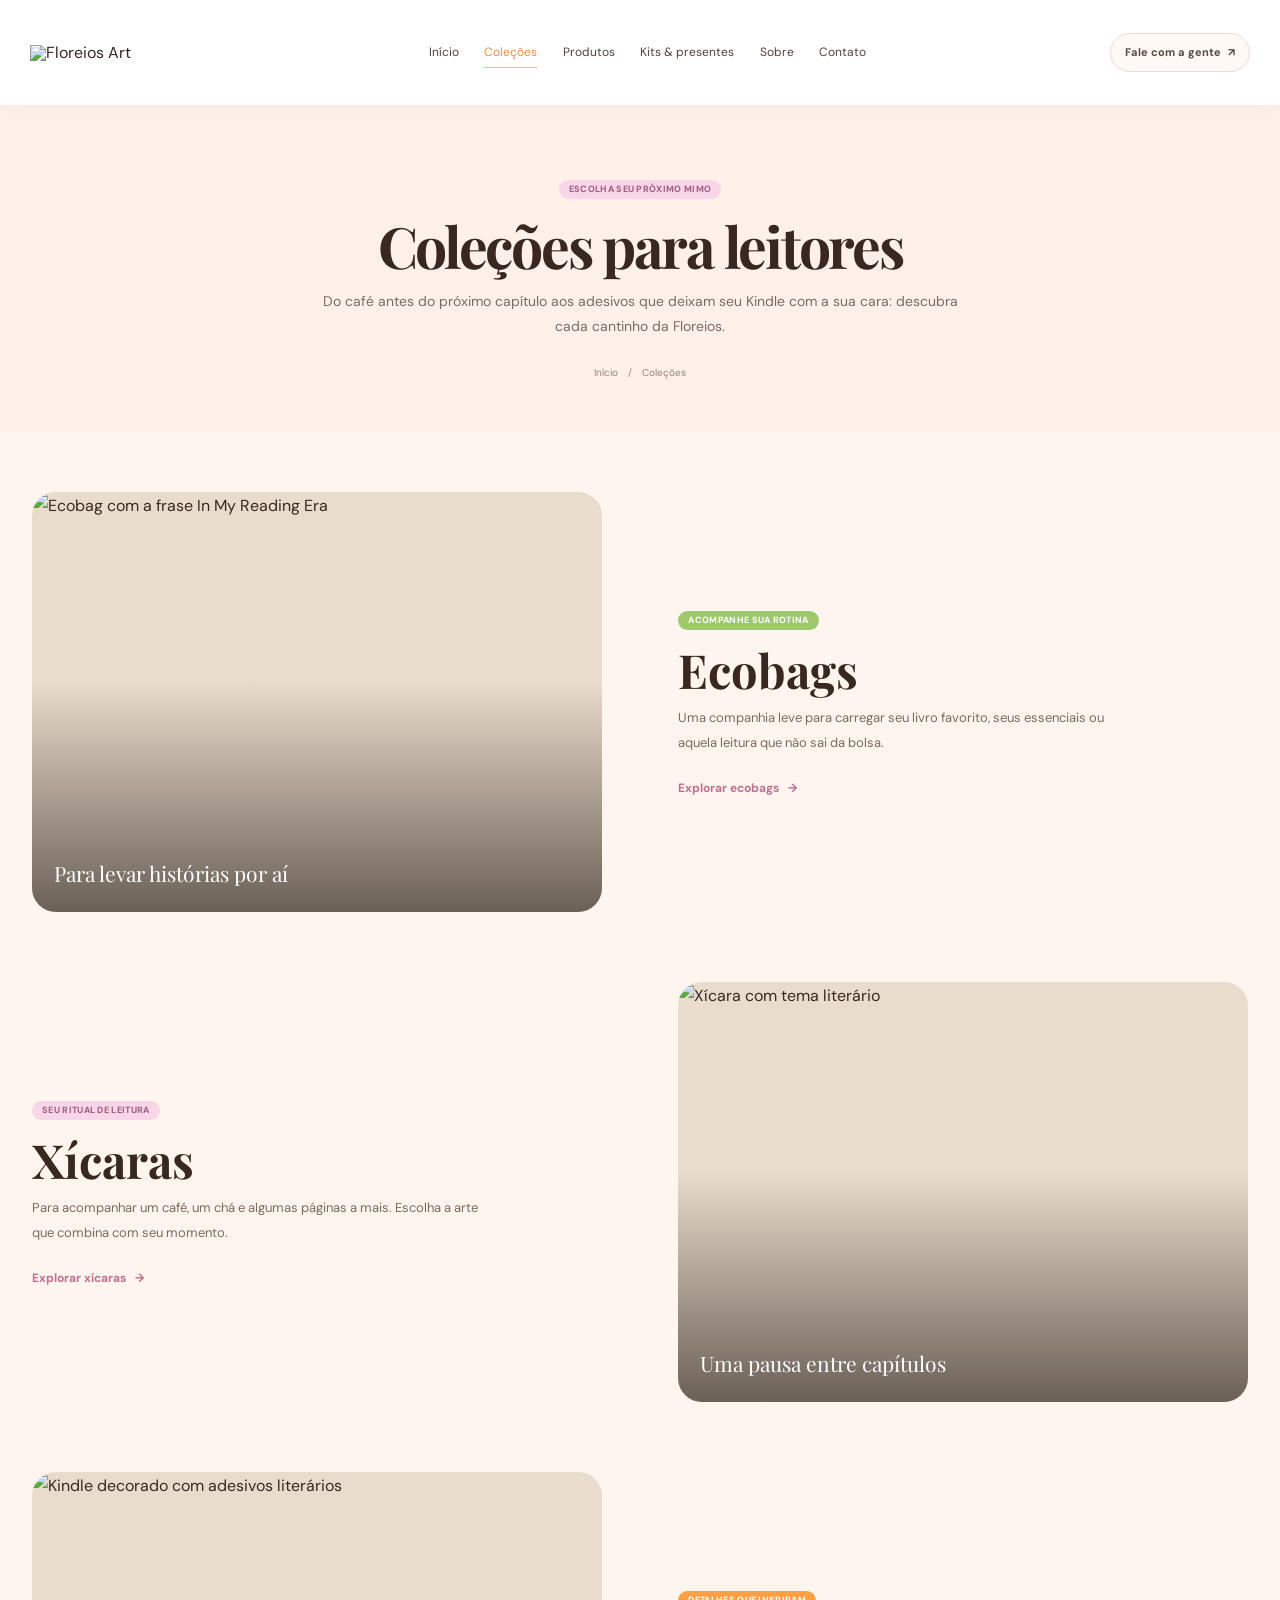
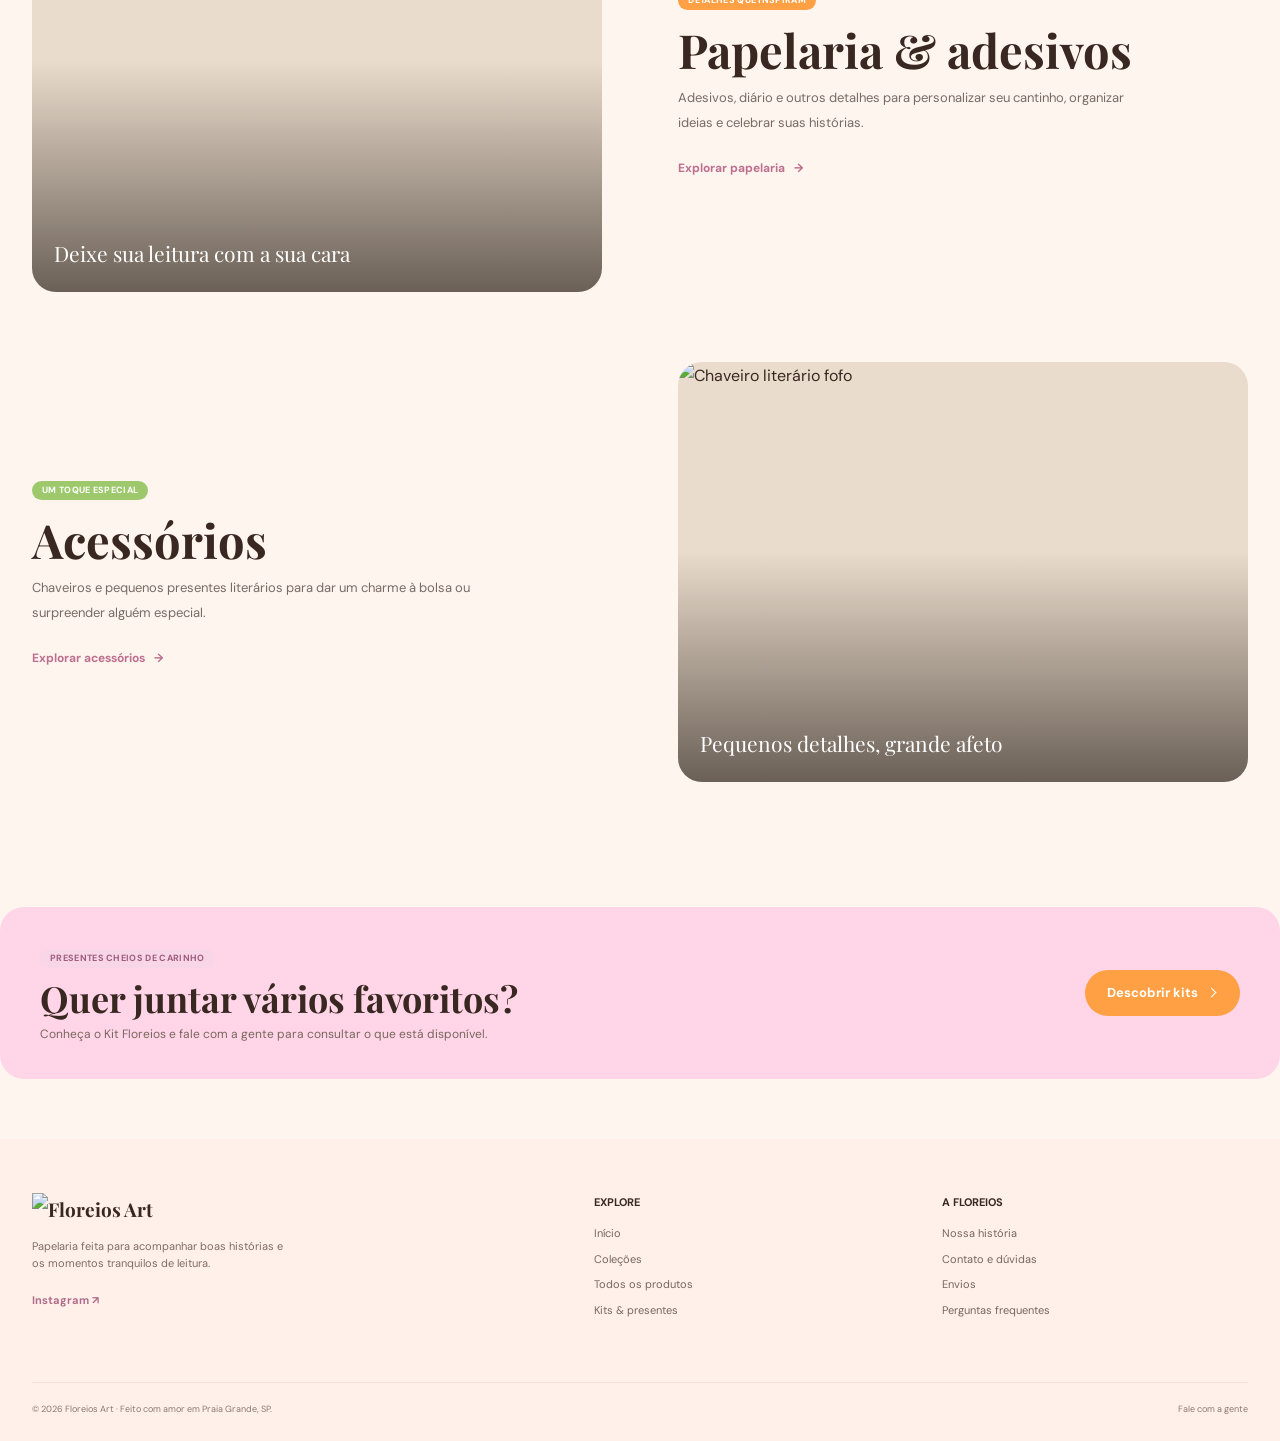
==== colecoes.html @ 0505d7c0 "Adição das telas" ====
<!DOCTYPE html>
<html lang="pt-BR">

<head>
  <meta charset="UTF-8">
  <meta name="viewport" content="width=device-width, initial-scale=1.0">
  <meta name="theme-color" content="#fff2eb">
  <meta name="description"
    content="Explore as coleções de ecobags, xícaras, papelaria e acessórios literários da Floreios Art.">
  <title>Coleções — Floreios Art</title>
  <link rel="icon" href="logos/selofloreios.png" type="image/png">
  <link rel="preconnect" href="https://fonts.googleapis.com">
  <link rel="preconnect" href="https://fonts.gstatic.com" crossorigin>
  <link
    href="https://fonts.googleapis.com/css2?family=DM+Sans:wght@400;500;600;700&family=Playfair+Display:wght@500;600;700&display=swap"
    rel="stylesheet">
  <link rel="stylesheet" href="style.css">
</head>

<body data-page="colecoes">
  <header class="site-header"><a class="brand" href="index.html" aria-label="Floreios Art, início"><img
        src="logos/logoprincipal.png" alt="Floreios Art" class="brand-name"></a>
    <nav class="main-nav" aria-label="Navegação principal"><a href="index.html">Início</a><a class="active"
        href="colecoes.html" aria-current="page">Coleções</a><a href="produtos.html">Produtos</a><a
        href="kits.html">Kits & presentes</a><a href="sobre.html">Sobre</a><a href="contato.html">Contato</a></nav>
    <div class="header-actions"><a class="header-contact" href="https://www.instagram.com/floreiosart/" target="_blank"
        rel="noopener noreferrer">Fale com a gente <span aria-hidden="true">↗</span></a></div>
  </header>
  <main>
    <section class="page-intro section-shell"><span class="eyebrow pink">Escolha seu próximo mimo</span>
      <h1>Coleções para leitores</h1>
      <p>Do café antes do próximo capítulo aos adesivos que deixam seu Kindle com a sua cara: descubra cada cantinho da
        Floreios.</p>
      <nav class="breadcrumbs" aria-label="Você está em"><a href="index.html">Início</a><span
          aria-hidden="true">/</span><span>Coleções</span></nav>
    </section>
    <section class="collection-directory section-shell" aria-label="Categorias de produtos">
      <article class="collection-feature" id="ecobags"><a class="collection-feature-image"
          href="produtos.html?categoria=Ecobags"><img src="produtos/Ecobag “In My Reading Era”.png"
            alt="Ecobag com a frase In My Reading Era"><span>Para levar histórias por aí</span></a>
        <div class="collection-feature-copy"><span class="eyebrow green">Acompanhe sua rotina</span>
          <h2>Ecobags</h2>
          <p>Uma companhia leve para carregar seu livro favorito, seus essenciais ou aquela leitura que não sai da
            bolsa.</p><a class="text-link" href="produtos.html?categoria=Ecobags">Explorar ecobags <span
              aria-hidden="true">→</span></a>
        </div>
      </article>
      <article class="collection-feature collection-feature--reverse" id="xicaras"><a class="collection-feature-image"
          href="produtos.html?categoria=X%C3%ADcaras"><img src="produtos/xicara book.jpeg"
            alt="Xícara com tema literário"><span>Uma pausa entre capítulos</span></a>
        <div class="collection-feature-copy"><span class="eyebrow pink">Seu ritual de leitura</span>
          <h2>Xícaras</h2>
          <p>Para acompanhar um café, um chá e algumas páginas a mais. Escolha a arte que combina com seu momento.</p><a
            class="text-link" href="produtos.html?categoria=X%C3%ADcaras">Explorar xícaras <span
              aria-hidden="true">→</span></a>
        </div>
      </article>
      <article class="collection-feature" id="papelaria"><a class="collection-feature-image"
          href="produtos.html?categoria=Papelaria"><img src="produtos/kindle com adesivos.png"
            alt="Kindle decorado com adesivos literários"><span>Deixe sua leitura com a sua cara</span></a>
        <div class="collection-feature-copy"><span class="eyebrow orange">Detalhes que inspiram</span>
          <h2>Papelaria & adesivos</h2>
          <p>Adesivos, diário e outros detalhes para personalizar seu cantinho, organizar ideias e celebrar suas
            histórias.</p><a class="text-link" href="produtos.html?categoria=Papelaria">Explorar papelaria <span
              aria-hidden="true">→</span></a>
        </div>
      </article>
      <article class="collection-feature collection-feature--reverse" id="acessorios"><a
          class="collection-feature-image" href="produtos.html?categoria=Acess%C3%B3rios"><img
            src="produtos/chaveiro fofo.png" alt="Chaveiro literário fofo"><span>Pequenos detalhes, grande
            afeto</span></a>
        <div class="collection-feature-copy"><span class="eyebrow green">Um toque especial</span>
          <h2>Acessórios</h2>
          <p>Chaveiros e pequenos presentes literários para dar um charme à bolsa ou surpreender alguém especial.</p><a
            class="text-link" href="produtos.html?categoria=Acess%C3%B3rios">Explorar acessórios <span
              aria-hidden="true">→</span></a>
        </div>
      </article>
    </section>
    <section class="collection-bottom section-shell">
      <div><span class="eyebrow pink">Presentes cheios de carinho</span>
        <h2>Quer juntar vários favoritos?</h2>
        <p>Conheça o Kit Floreios e fale com a gente para consultar o que está disponível.</p>
      </div><a class="button button-orange" href="kits.html">Descobrir kits <span class="arrow"
          aria-hidden="true"></span></a>
    </section>
  </main>
  <footer class="site-footer">
    <div class="footer-brand"><a class="footer-logo" href="index.html"><img src="logos/logoprincipal.png"
          alt="Floreios Art"></a>
      <p>Papelaria feita para acompanhar boas histórias e os momentos tranquilos de leitura.</p><a class="footer-social"
        href="https://www.instagram.com/floreiosart/" target="_blank" rel="noopener noreferrer">Instagram ↗</a>
    </div>
    <div class="footer-column"><strong>Explore</strong><a href="index.html">Início</a><a
        href="colecoes.html">Coleções</a><a href="produtos.html">Todos os produtos</a><a href="kits.html">Kits &
        presentes</a></div>
    <div class="footer-column"><strong>A Floreios</strong><a href="sobre.html">Nossa história</a><a
        href="contato.html">Contato e dúvidas</a><a href="contato.html#envios">Envios</a><a
        href="contato.html#faq">Perguntas frequentes</a></div>
    <div class="footer-bottom"><span>© 2026 Floreios Art · Feito com amor em Praia Grande, SP.</span><a
        href="contato.html">Fale com a gente</a></div>
  </footer>
</body>

</html>
---- style.css ----
:root { 
  --ink: #392822; 
  --muted: #786b64; 
  --paper: #fff5ef; 
  --cream: #fff0e9; 
  --pink: #ffd5e7; 
  --pink-deep: #ff9bce; 
  --orange: #ffa044; 
  --green: #9dc96c; 
  --white: #fff; 
  --serif: "Playfair Display", Georgia, serif; 
  --sans: "DM Sans", Arial, sans-serif; 
}

* { 
  box-sizing: border-box; 
}
html { 
  scroll-behavior: smooth; 
}
body { 
  margin: 0; 
  color: var(--ink); 
  background: var(--paper); 
  font-family: var(--sans); 
  font-size: 16px; 
  line-height: 1.7; 
}
img { 
  display: block; 
  width: 100%; 
  object-fit: cover; 
}
a { 
  color: inherit; 
  text-decoration: none; 
}
button, input { 
  font: inherit; 
}

.site-header { 
  position: relative; 
  display: grid; 
  grid-template-rows: 76px 44px; 
  background: var(--white); 
  z-index: 2; 
}
.brand { 
  position: relative; 
  display: flex; 
  flex-direction: column; 
  justify-content: center; 
  align-items: center; 
  justify-self: center; 
  line-height: 1; 
}
.brand-name { 
  position: relative; 
  width: 170px
}
.brand-sparkle { 
  position: absolute; 
  top: -4px; 
  right: -15px; 
  color: #f18ec4; 
  font-family: var(--sans); 
  font-size: 16px; 
  transform: rotate(15deg); 
}
.brand-subtitle { 
  margin-left: 54px; 
  margin-top: -1px; 
  color: #ee83b8; 
  font-family: var(--serif); 
  font-size: 13px; 
  font-style: italic; 
}
.main-nav { 
  display: flex; 
  align-items: center; 
  gap: 36px; 
  padding: 0 max(28px, calc((100% - 1220px) / 2)); 
  background: #ffd5e7; 
  font-size: 13px; 
}
.main-nav a { 
  position: relative; 
  color: #51413a; 
  transition: color .2s ease; 
}
.main-nav a:hover, .main-nav a.active { 
  color: #f18c4f; 
}
.main-nav a.active::after { 
  position: absolute; 
  right: 0; 
  bottom: -5px; 
  left: 0; 
  height: 1px; 
  background: currentColor; 
  content: ""; 
  opacity: .65; 
}
.header-actions { 
  position: absolute; 
  right: max(28px, calc((100% - 1220px) / 2)); 
  bottom: 10px; 
  display: flex; 
  align-items: center; 
  gap: 16px; 
}
.header-actions a { 
  display: inline-flex; 
  align-items: center; 
  justify-content: center; 
  color: #574840; 
}
.header-actions svg { 
  width: 17px; 
  height: 17px; 
  fill: none; 
  stroke: currentColor; 
  stroke-linecap: round; 
  stroke-linejoin: round; 
  stroke-width: 1.8; 
}
.header-actions .bag-link { 
  gap: 3px; 
  padding: 3px 6px; 
  border-radius: 20px; 
  background: rgba(255,255,255,.74); 
  font-size: 10px; 
}
.header-actions .bag-link svg { 
  width: 15px; 
  height: 15px; 
}
.banner-carousel { 
  position: relative; 
  width: 100%; 
  aspect-ratio: 4938 / 1875; 
  overflow: hidden; 
}
.banner-carousel__slides { 
  position: absolute; 
  inset: 0; 
}
.banner-slide { 
  position: absolute; 
  inset: 0; 
  opacity: 0; 
  pointer-events: none; 
  will-change: opacity; 
  transition: opacity 1s cubic-bezier(.22, .61, .36, 1); 
}
.banner-slide.active { 
  opacity: 1; 
  pointer-events: auto; 
}
.banner-slide img { 
  width: 100%; 
  height: 100%; 
  object-fit: cover; 
}
.banner-cta { 
  position: absolute; 
  z-index: 2; 
  bottom: clamp(12px, 2.5vw, 36px); 
  left: clamp(12px, 3.2vw, 48px); 
  box-shadow: 0 4px 18px rgba(57,40,34,.2); 
}
.eyebrow { 
  display: inline-block; 
  padding: 4px 10px; 
  border-radius: 30px; 
  font-size: 9px; 
  font-weight: 700; 
  line-height: 1.2; 
  letter-spacing: .035em; 
  text-transform: uppercase; 
}
.eyebrow.green { 
  color: white; 
  background: var(--green); 
}
.eyebrow.pink { 
  color: #9e5c7d; 
  background: #f8d5e7; 
}
.eyebrow.orange { 
  color: white; 
  background: var(--orange); 
}
.eyebrow.plain { 
  padding: 0; 
  color: #987e72; 
  background: transparent; 
}

.leaf { 
  margin-right: 4px; 
}
h1, h2, h3, p { 
  margin-top: 0; 
}
h1, h2, h3 { 
  font-family: var(--serif); 
  line-height: 1.13; 
}
.hero h1 { 
  margin: 17px 0 14px; 
  font-size: clamp(34px, 3.35vw, 49px); 
  letter-spacing: -.04em; 
}
.hero-copy > p { 
  max-width: 510px; 
  margin-bottom: 21px; 
  color: var(--muted); 
  font-size: 16px; 
  line-height: 1.8; 
}
.hero-buttons, .special-actions { 
  display: flex; 
  align-items: center; 
  gap: 14px; 
}
.button { 
  display: inline-flex; 
  min-height: 46px; 
  align-items: center; 
  justify-content: start; 
  gap: 10px; 
  padding: 0 22px; 
  border: 0; 
  border-radius: 24px; 
  font-size: 13px; 
  font-weight: 700; 
  transition: transform .2s ease, box-shadow .2s ease; 
  cursor: pointer; 
}
.button:hover { 
  transform: translateY(-2px); 
  box-shadow: 0 7px 17px rgba(92,53,38,.12); 
}
.button-orange { 
  color: white; 
  background: var(--orange); 
}
.button-orange .arrow { 
  position: relative; 
  width: 10px; 
  height: 10px; 
}
.button-orange .arrow::before { 
  position: absolute; 
  top: 1px; 
  left: 0; 
  width: 6px; 
  height: 6px; 
  border-top: 1.5px solid currentColor; 
  border-right: 1.5px solid currentColor; 
  content: ""; 
  transform: rotate(45deg); 
}
.button-outline { 
  border: 1px solid #e6d6ca; 
  color: var(--ink); 
  background: transparent; 
}
.button-white { 
  min-height: 39px; 
  color: var(--ink); 
  background: #fff; 
}
.hero-notes { 
  display: flex; 
  flex-wrap: wrap; 
  gap: 24px; 
  margin-top: 25px; 
  color: #72665e; 
  font-size: 11px; 
}
.hero-notes span { 
  position: relative; 
  padding-left: 13px; 
}
.hero-notes span::before { 
  position: absolute; 
  top: 50%; 
  left: 0; 
  width: 5px; 
  height: 5px; 
  border-radius: 50%; 
  background: var(--green); 
  content: ""; 
  transform: translateY(-50%); 
}
.hero-art { 
  position: relative; 
  min-height: 320px; 
}
.hero-glow { 
  position: absolute; 
  top: 25px; 
  left: 14%; 
  width: 70%; 
  height: 85%; 
  border-radius: 50%; 
  background: radial-gradient(ellipse, rgba(255,221,205,.75), rgba(255,245,239,0) 68%); 
}
.tote-art { 
  position: absolute; 
  top: 60px; 
  left: 20%; 
  width: 190px; 
  height: 236px; 
  border-radius: 10px 10px 8px 8px; 
  background: linear-gradient(105deg, #dfd3c2, #fff7e8 42%, #e9decd); 
  box-shadow: 8px 11px 21px rgba(88,62,42,.15); 
  transform: rotate(-4deg); 
}
.tote-art::before { 
  position: absolute; 
  top: -95px; 
  left: 54px; 
  width: 68px; 
  height: 106px; 
  border: 9px solid #c5a580; 
  border-bottom: 0; 
  border-radius: 48% 48% 0 0; 
  content: ""; 
  transform: perspective(100px) rotateX(-5deg); 
}
.tote-art::after { 
  position: absolute; 
  top: -85px; 
  left: 64px; 
  width: 48px; 
  height: 96px; 
  border: 4px solid #f0e7d6; 
  border-bottom: 0; 
  border-radius: 48% 48% 0 0; 
  content: ""; 
}
.tote-handle { 
  position: absolute; 
  z-index: 1; 
  top: -7px; 
  left: 32px; 
  width: 122px; 
  height: 15px; 
  border-radius: 8px; 
  background: linear-gradient(#e8dcc9,#cab495); 
}
.tote-print { 
  position: absolute; 
  top: 83px; 
  left: 22px; 
  display: flex; 
  width: 145px; 
  flex-direction: column; 
  align-items: center; 
  color: #50372d; 
  transform: rotate(-3deg); 
}
.tote-print small { 
  font-size: 13px; 
}
.tote-print strong { 
  color: #ca3b49; 
  font-family: var(--serif); 
  font-size: 27px; 
  font-style: italic; 
  line-height: .95; 
}
.tote-print i { 
  margin-top: 5px; 
  color: #987d6f; 
  font-size: 9px; 
  font-style: normal; 
}
.mug-art { 
  position: absolute; 
  z-index: 2; 
  top: 112px; 
  right: 16%; 
  width: 135px; 
  height: 146px; 
  border-radius: 15px 15px 34px 34px; 
  background: linear-gradient(105deg, #c8c4bd, #fff 24%, #e8e7e1 78%, #c9c7c0); 
  box-shadow: 7px 12px 18px rgba(71,52,39,.18); 
  transform: rotate(4deg); 
}
.mug-art::after { 
  position: absolute; 
  z-index: -1; 
  top: 36px; 
  right: -33px; 
  width: 49px; 
  height: 62px; 
  border: 10px solid #d1d0c8; 
  border-left: 0; 
  border-radius: 0 50% 50% 0; 
  content: ""; 
}
.mug-handle { 
  position: absolute; 
}
.mug-rim { 
  position: absolute; 
  top: 6px; 
  left: 5px; 
  width: calc(100% - 10px); 
  height: 17px; 
  border-radius: 50%; 
  background: #d5d2cc; 
  box-shadow: inset 0 4px 4px rgba(80,70,60,.16); 
}
.mug-copy { 
  position: absolute; 
  top: 37px; 
  left: 0; 
  display: flex; 
  width: 100%; 
  flex-direction: column; 
  align-items: center; 
  color: #555158; 
  font-size: 9px; 
  line-height: 1.15; 
}
.mug-copy i { 
  margin-top: 3px; 
  color: #bc5292; 
  font-family: var(--serif); 
  font-size: 18px; 
  font-weight: 700; 
  line-height: .9; 
  text-align: center; 
}
.mug-copy small { 
  margin-top: 6px; 
  color: #7b706b; 
  font-size: 7px; 
}
.round-seal { 
  position: absolute; 
  right: 3%; 
  bottom: 11px; 
  display: flex; 
  width: 112px; 
  height: 112px; 
  flex-direction: column; 
  align-items: center; 
  justify-content: center; 
  border-radius: 50%; 
  color: white; 
  background: #ff92cb; 
  box-shadow: 0 8px 16px rgba(203,93,149,.23); 
  text-align: center; 
  transform: rotate(8deg); 
}
.round-seal strong { 
  font-size: 11px; 
  line-height: 1.4; 
}
.sparkle { 
  position: absolute; 
  color: #e6a276; 
}
.sparkle-one { 
  top: 46px; 
  left: 14%; 
  font-size: 21px; 
}
.sparkle-two { 
  top: 85px; 
  right: 8%; 
  color: #efa0c9; 
  font-size: 25px; 
}

.benefits { 
  display: flex; 
  justify-content: center;
  grid-template-columns: repeat(4,1fr); 
  align-items: center; 
  gap: 22px; 
  padding: 23px max(32px, calc((100% - 1160px)/2)); 
  background: var(--pink); 
}
.benefit { 
  display: flex; 
  align-items: center; 
  gap: 13px; 
}
.benefit-icon { 
  display: grid; 
  width: 44px; 
  height: 44px; 
  flex: 0 0 44px; 
  place-items: center; 
  border-radius: 50%; 
  color: #f2a273; 
  background: white; 
}
.benefit-icon svg { 
  width: 20px; 
  height: 20px; 
  fill: none; 
  stroke: currentColor; 
  stroke-linecap: round; 
  stroke-linejoin: round; 
  stroke-width: 1.5; 
}
.benefit strong, .benefit small { 
  display: block; 
}
.benefit strong { 
  font-family: var(--serif); 
  font-size: 13px; 
}
.benefit small { 
  margin-top: 2px; 
  color: #907d79; 
  font-size: 10px; 
}

.section-shell { 
  padding: 76px max(32px, calc((100% - 1220px)/2)); 
}
.collections { 
  background: var(--cream); 
}
.section-heading { 
  margin-bottom: 31px; 
}
.section-heading.centered { 
  text-align: center; 
}
.section-heading h2 { 
  margin: 10px 0 6px; 
  font-size: clamp(27px, 2.6vw, 36px); 
  letter-spacing: -.025em; 
}
.section-heading p { 
  margin: 0; 
  color: var(--muted); 
  font-size: 13px; 
}
.collection-grid { 
  display: grid; 
  grid-template-columns: repeat(5,minmax(0,1fr)); 
  gap: 17px; 
}
.collection-card { 
  position: relative; 
  display: block; 
  height: 300px; 
  overflow: hidden; 
  border-radius: 19px; 
  background: #e2d2c2; 
  box-shadow: 0 5px 16px rgba(72,47,35,.08); 
}
.collection-card::after { 
  position: absolute; 
  inset: 30% 0 0; 
  background: linear-gradient(transparent, rgba(29,20,15,.7)); 
  content: ""; 
}
.collection-card img { 
  height: 100%; 
  transition: transform .5s ease; 
}
.collection-card:hover img { 
  transform: scale(1.05); 
}
.count { 
  position: absolute; 
  z-index: 1; 
  top: 12px; 
  left: 12px; 
  padding: 4px 9px; 
  border-radius: 12px; 
  color: white; 
  background: var(--green); 
  font-size: 9px; 
  font-weight: 700; 
}
.collection-caption { 
  position: absolute; 
  z-index: 1; 
  right: 15px; 
  bottom: 14px; 
  left: 15px; 
  color: white; 
}
.collection-caption strong { 
  display: block; 
  font-family: var(--serif); 
  font-size: 19px; 
  line-height: 1.06; 
}
.collection-caption small { 
  display: flex; 
  align-items: center; 
  justify-content: space-between; 
  margin-top: 8px; 
  font-size: 10px; 
}
.collection-caption small { 
  font-weight: 500; 
}
.special-box { 
  display: grid; 
  grid-template-columns: 1.2fr .8fr; 
  align-items: center; 
  gap: 35px; 
  margin-top: 110px; 
  padding: 42px; 
  border-radius: 28px; 
  background: var(--pink); 
}
.special-copy h2 { 
  margin: 14px 0 9px; 
  font-size: clamp(27px, 2.7vw, 37px); 
}
.special-copy p { 
  max-width: 570px; 
  margin-bottom: 18px; 
  color: #79665f; 
  font-size: 13px; 
  line-height: 1.7; 
}
.special-actions { 
  gap: 19px; 
}
.special-actions .button { 
  min-height: 40px; 
}
.special-actions > strong { 
  font-size: 12px; 
}
.special-box > img { 
  height: 280px; 
  border-radius: 19px; 
}

.favorites { 
  background: var(--pink); 
}
.section-heading-row { 
  display: flex; 
  align-items: end; 
  justify-content: space-between; 
}
.section-heading-row h2 { 
  margin: 9px 0 6px; 
}
.slider-arrows { 
  display: flex; 
  gap: 10px; 
  margin-bottom: 4px; 
}
.slider-arrows span { 
  position: relative; 
  display: grid; 
  width: 38px; 
  height: 38px; 
  place-items: center; 
  border-radius: 50%; 
  color: #a4938e; 
  background: white; 
}
.slider-arrows span::before { 
  width: 7px; 
  height: 7px; 
  border-top: 1.5px solid currentColor; 
  border-right: 1.5px solid currentColor; 
  content: ""; 
  transform: rotate(45deg); 
}
.slider-arrows span.left::before { 
  transform: rotate(-135deg); 
}
.slider-arrows span:last-child { 
  color: white; 
  background: var(--orange); 
}
.product-grid { 
  display: grid; 
  grid-template-columns: repeat(4,minmax(0,1fr)); 
  gap: 20px; 
}
.product-card { 
  overflow: hidden; 
  border-radius: 21px; 
  background: white; 
  box-shadow: 0 6px 16px rgba(77,43,48,.06); 
}
.product-image { 
  position: relative; 
  height: 230px; 
  overflow: hidden; 
  background: #eadccc; 
}
.product-image img { 
  height: 100%; 
  transition: transform .45s ease; 
}
.product-card:hover .product-image img { 
  transform: scale(1.04); 
}
.product-tag { 
  position: absolute; 
  top: 12px; 
  left: 12px; 
  padding: 5px 10px; 
  border-radius: 12px; 
  color: white; 
  background: var(--green); 
  font-size: 9px; 
  font-weight: 700; 
}
.save-label { 
  position: absolute; 
  top: 10px; 
  right: 10px; 
  padding: 5px 9px; 
  border-radius: 15px; 
  color: #a44e77; 
  background: white; 
  font-size: 9px; 
  font-weight: 600; 
}
.product-info { 
  padding: 13px 15px 0; 
}
.product-meta { 
  display: flex; 
  justify-content: space-between; 
  color: #8e7a6f; 
  font-size: 10px; 
}
.product-meta span:last-child { 
  color: #e89436; 
  font-weight: 700; 
}
.product-info h3 { 
  min-height: 42px; 
  margin: 7px 0 13px; 
  font-size: 16px; 
}
.product-bottom { 
  display: flex; 
  align-items: center; 
  justify-content: space-between; 
  min-height: 46px; 
  margin: 0 -15px; 
  padding: 0 15px; 
  border-top: 1px solid #f3e6df; 
}
.product-bottom strong { 
  font-size: 13px; 
}
.product-bottom a { 
  display: inline-flex; 
  min-width: 45px; 
  height: 29px; 
  align-items: center; 
  justify-content: center; 
  padding: 0 11px; 
  border-radius: 18px; 
  color: white; 
  background: var(--orange); 
  font-size: 10px; 
  font-weight: 700; 
}
.about { 
  display: grid; 
  grid-template-columns: .9fr 1.1fr; 
  align-items: center; 
  gap: 62px; 
  margin-top: 105px; 
}
.about > img { 
  height: 440px; 
  border-radius: 24px; 
  object-position: center; 
}
.about-copy h2 { 
  max-width: 560px; 
  margin: 10px 0 13px; 
  font-size: clamp(30px, 3vw, 42px); 
}
.about-copy > p { 
  margin-bottom: 13px; 
  color: #77645f; 
  font-size: 13px; 
  line-height: 1.7; 
}
.about-stats { 
  display: flex; 
  gap: 31px; 
  margin: 20px 0 18px; 
}
.about-stats div { 
  display: flex; 
  flex-direction: column; 
}
.about-stats strong { 
  font-family: var(--serif); 
  font-size: 21px; 
}
.about-stats span { 
  color: #8c7771; 
  font-size: 10px; 
}

.testimonials { 
  background: var(--cream); 
}
.testimonial-grid { 
  display: grid; 
  grid-template-columns: repeat(3,minmax(0,1fr)); 
  gap: 20px; 
  margin-top: 35px; 
}
.quote-card { 
  display: flex; 
  min-height: 222px; 
  flex-direction: column; 
  padding: 23px; 
  border-radius: 20px; 
  background: white; 
  box-shadow: 0 7px 17px rgba(83,49,40,.035); 
}
.stars { 
  margin-bottom: 10px; 
  color: #bf8050; 
  font-size: 10px; 
  font-weight: 700; 
  letter-spacing: .02em; 
}
.quote-card > p { 
  flex: 1; 
  margin-bottom: 18px; 
  color: #5e504a; 
  font-family: var(--serif); 
  font-size: 14px; 
  line-height: 1.5; 
}
.reviewer { 
  display: flex; 
  align-items: center; 
  gap: 10px; 
}
.reviewer img { 
  width: 38px; 
  height: 38px; 
  border-radius: 50%; 
}
.reviewer strong, .reviewer small { 
  display: block; 
}
.reviewer strong { 
  font-size: 11px; 
}
.reviewer small { 
  color: #918078; 
  font-size: 10px; 
}
.newsletter { 
  display: flex; 
  min-height: 330px; 
  flex-direction: column; 
  align-items: center; 
  justify-content: center; 
  margin-top: 105px; 
  padding: 45px 24px; 
  border-radius: 28px; 
  background: var(--pink); 
  text-align: center; 
}
.newsletter h2 { 
  margin: 4px 0 7px; 
  font-size: 30px; 
}
.newsletter p { 
  margin-bottom: 17px; 
  color: #796761; 
  font-size: 12px; 
}
.newsletter form { 
  display: flex; 
  width: min(100%, 490px); 
  gap: 8px; 
}
.newsletter input { 
  min-width: 0; 
  flex: 1; 
  padding: 0 17px; 
  border: 1px solid #f1e3e6; 
  border-radius: 23px; 
  outline: none; 
  background: white; 
  font-size: 11px; 
}
.newsletter input:focus { 
  border-color: #eaa1c2; 
  box-shadow: 0 0 0 3px rgba(234,161,194,.18); 
}
.newsletter form .button { 
  min-height: 42px; 
}
.newsletter > small { 
  margin-top: 18px; 
  color: #99857f; 
  font-size: 9px; 
}

.site-footer { 
  display: grid; 
  grid-template-columns: 1.7fr repeat(3,1fr); 
  gap: 45px; 
  padding: 54px max(32px, calc((100% - 1220px)/2)) 24px; 
  background: #fff0e9; 
}
.footer-logo { 
  display: inline-flex; 
  align-items: center; 
  gap: 8px; 
  font-family: var(--serif); 
  font-size: 19px; 
  font-weight: 700; 
}
.footer-brand p { 
  max-width: 260px; 
  margin: 12px 0; 
  color: #7e6d66; 
  font-size: 11px; 
  line-height: 1.6; 
}
.social-links { 
  display: flex; 
  gap: 8px; 
}
.social-links a { 
  display: grid; 
  width: 38px; 
  height: 38px; 
  place-items: center; 
  border-radius: 50%; 
  color: #725d54; 
  background: white; 
  font-size: 8px; 
  font-weight: 700; 
}
.footer-column { 
  display: flex; 
  flex-direction: column; 
  align-items: flex-start; 
  gap: 7px; 
  font-size: 10px; 
}
.footer-column strong { 
  margin-bottom: 5px; 
  font-size: 11px; 
  text-transform: uppercase; 
}
.footer-column a { 
  color: #76665f; 
}
.footer-column a:hover, .footer-bottom a:hover { 
  color: #ed8db8; 
}
.footer-bottom { 
  grid-column: 1/-1; 
  display: flex; 
  align-items: center; 
  justify-content: space-between; 
  margin-top: 20px; 
  padding-top: 19px; 
  border-top: 1px solid #f2ded6; 
  color: #8b7972; 
  font-size: 9px; 
}
.footer-bottom div { 
  display: flex; 
  gap: 20px; 
}
.visually-hidden { 
  position: absolute; 
  width: 1px; 
  height: 1px; 
  overflow: hidden; 
  clip: rect(0,0,0,0); 
  white-space: nowrap; 
  clip-path: inset(50%); 
}

@media (min-width: 1440px) { 
  .hero { 
    min-height: 480px; 
  }
  .hero-art { 
    min-height: 355px; 
  }
  .collection-card { 
    height: 330px; 
  }
}

@media (max-width: 900px) { 
  .main-nav { 
    gap: 24px; 
  }
  .hero { 
    grid-template-columns: 1fr .85fr; 
    min-height: 405px; 
    gap: 12px; 
    padding-inline: 28px; 
  }
  .hero h1 { 
    font-size: 37px; 
  }
  .hero-copy > p { 
    font-size: 12px; 
  }
  .hero-art { 
    transform: scale(.86); 
    transform-origin: center right; 
  }
  .benefits { 
    grid-template-columns: repeat(2,1fr); 
    row-gap: 17px; 
  }
  .collection-grid { 
    grid-template-columns: repeat(3,minmax(0,1fr)); 
  }
  .collection-card { 
    height: 270px; 
  }
  .product-grid { 
    grid-template-columns: repeat(2,minmax(0,1fr)); 
    gap: 20px; 
  }
  .product-image { 
    height: 260px; 
  }
  .about { 
    gap: 32px; 
  }
  .about > img { 
    height: 390px; 
  }
  .site-footer { 
    gap: 30px; 
  }
}

@media (max-width: 600px) { 
  body { 
    font-size: 13px; 
  }
  .site-header { 
    grid-template-rows: 70px 43px; 
  }
  .brand-name { 
    font-size: 30px; 
  }
  .main-nav { 
    gap: 23px; 
    overflow-x: auto; 
    padding: 0 18px; 
    scrollbar-width: none; 
    white-space: nowrap; 
    font-size: 11px; 
  }
  .main-nav::-webkit-scrollbar { 
    display: none; 
  }
  .header-actions { 
    right: 14px; 
    bottom: auto; 
    top: 24px; 
    gap: 9px; 
  }
  .header-actions a:first-child { 
    display: none; 
  }
  .header-actions svg { 
    width: 15px; 
    height: 15px; 
  }
  .hero { 
    display: flex; 
    min-height: auto; 
    flex-direction: column; 
    align-items: stretch; 
    gap: 5px; 
    padding: 43px 22px 30px; 
  }
  .hero-copy { 
    max-width: none; 
  }
  .hero h1 { 
    margin-top: 13px; 
    font-size: clamp(34px, 9vw, 44px); 
  }
  .desktop-break { 
    display: none; 
  }
  .hero-copy > p { 
    max-width: none; 
    font-size: 12px; 
  }
  .hero-buttons { 
    gap: 9px; 
  }
  .button { 
    min-height: 39px; 
    padding-inline: 15px; 
    font-size: 11px; 
  }
  .hero-notes { 
    gap: 8px 16px; 
    margin-top: 17px; 
    font-size: 9px; 
  }
  .hero-art { 
    width: 100%; 
    min-height: 290px; 
    margin-top: 12px; 
    transform: scale(.82); 
    transform-origin: top center; 
  }
  .tote-art { 
    left: 18%; 
  }
  .mug-art { 
    right: 15%; 
  }
  .round-seal { 
    right: 4%; 
    bottom: 0; 
    width: 90px; 
    height: 90px; 
  }
  .benefits { 
    grid-template-columns: 1fr 1fr; 
    gap: 16px 10px; 
    padding: 20px 17px; 
  }
  .benefit { 
    align-items: flex-start; 
    gap: 9px; 
  }
  .benefit-icon { 
    width: 34px; 
    height: 34px; 
    flex-basis: 34px; 
  }
  .benefit-icon svg { 
    width: 17px; 
    height: 17px; 
  }
  .benefit strong { 
    font-size: 11px; 
    line-height: 1.2; 
  }
  .benefit small { 
    font-size: 9px; 
    line-height: 1.3; 
  }
  .section-shell { 
    padding: 55px 18px; 
  }
  .section-heading { 
    margin-bottom: 25px; 
  }
  .section-heading h2 { 
    font-size: 27px; 
  }
  .section-heading p { 
    font-size: 11px; 
  }
  .collection-grid { 
    grid-template-columns: repeat(2,minmax(0,1fr)); 
    gap: 12px; 
  }
  .collection-card { 
    height: 235px; 
    border-radius: 15px; 
  }
  .collection-caption { 
    right: 12px; 
    bottom: 12px; 
    left: 12px; 
  }
  .collection-caption strong { 
    font-size: 17px; 
  }
  .special-box { 
    grid-template-columns: 1fr; 
    gap: 21px; 
    margin-top: 57px; 
    padding: 23px; 
    border-radius: 22px; 
  }
  .special-copy h2 { 
    font-size: 27px; 
  }
  .special-copy p { 
    font-size: 11px; 
  }
  .special-actions { 
    flex-wrap: wrap; 
    gap: 12px; 
  }
  .special-box > img { 
    height: 230px; 
    grid-row: 1; 
    border-radius: 15px; 
  }
  .section-heading-row { 
    align-items: flex-end; 
  }
  .section-heading-row h2 { 
    max-width: 240px; 
    font-size: 27px; 
  }
  .slider-arrows { 
    gap: 5px; 
  }
  .slider-arrows span { 
    width: 30px; 
    height: 30px; 
    font-size: 20px; 
  }
  .product-grid { 
    grid-template-columns: repeat(2,minmax(0,1fr)); 
    gap: 12px; 
  }
  .product-card { 
    border-radius: 15px; 
  }
  .product-image { 
    height: 180px; 
  }
  .product-tag { 
    top: 8px; 
    left: 8px; 
    padding: 4px 7px; 
    font-size: 8px; 
  }
  .save-label { 
    top: 7px; 
    right: 7px; 
    padding: 4px 7px; 
  }
  .product-info { 
    padding: 10px 11px 0; 
  }
  .product-meta { 
    font-size: 8px; 
  }
  .product-info h3 { 
    min-height: 42px; 
    margin: 6px 0 10px; 
    font-size: 13px; 
  }
  .product-bottom { 
    min-height: 40px; 
    margin-inline: -11px; 
    padding-inline: 11px; 
  }
  .product-bottom strong { 
    font-size: 11px; 
  }
  .product-bottom a { 
    min-width: 39px; 
    height: 27px; 
    padding-inline: 9px; 
    font-size: 9px; 
  }
  .about { 
    grid-template-columns: 1fr; 
    gap: 24px; 
    margin-top: 63px; 
  }
  .about > img { 
    height: 300px; 
  }
  .about-copy h2 { 
    font-size: 31px; 
  }
  .about-copy > p { 
    font-size: 11px; 
  }
  .about-stats { 
    gap: 19px; 
  }
  .about-stats strong { 
    font-size: 19px; 
  }
  .about-stats span { 
    font-size: 8px; 
  }
  .testimonial-grid { 
    grid-template-columns: 1fr; 
    gap: 12px; 
    margin-top: 26px; 
  }
  .quote-card { 
    min-height: 185px; 
    padding: 19px; 
  }
  .quote-card > p { 
    font-size: 13px; 
  }
  .newsletter { 
    min-height: 295px; 
    margin-top: 55px; 
    padding: 30px 18px; 
    border-radius: 22px; 
  }
  .newsletter h2 { 
    font-size: 25px; 
  }
  .newsletter p { 
    font-size: 11px; 
  }
  .newsletter form { 
    flex-direction: column; 
  }
  .newsletter input { 
    min-height: 42px; 
  }
  .newsletter form .button { 
    min-height: 40px; 
  }
  .site-footer { 
    grid-template-columns: 1fr 1fr; 
    gap: 28px 20px; 
    padding: 40px 20px 20px; 
  }
  .footer-brand { 
    grid-column: 1/-1; 
  }
  .footer-brand p { 
    max-width: 310px; 
  }
  .footer-column { 
    font-size: 9px; 
  }
  .footer-bottom { 
    flex-direction: column; 
    align-items: flex-start; 
    gap: 12px; 
    margin-top: 4px; 
    line-height: 1.5; 
  }
  .footer-bottom div { 
    gap: 16px; 
  }
}

@media (prefers-reduced-motion: reduce) { 
  *, *::before, *::after { 
    scroll-behavior: auto !important; 
    transition-duration: .01ms !important; 
  }
  .banner-slide { 
    transition: none; 
  }
}

/* Páginas da loja */
.site-header {
  display: flex;
  min-height: 105px;
  grid-template-rows: none;
  align-items: center;
  justify-content: space-between;
  gap: 24px;
  padding: 12px max(24px, calc((100% - 1220px) / 2));
  box-shadow: 0 2px 14px rgba(57, 40, 34, .04);
}
.brand { flex: 0 0 150px; }
.brand-name { width: 155px; height: auto; margin: 0; }
.main-nav {
  flex: 1;
  justify-content: center;
  gap: clamp(13px, 2vw, 29px);
  padding: 0;
  background: transparent;
  font-size: 12px;
}
.main-nav a { white-space: nowrap; }
.header-actions { position: static; flex: 0 0 auto; }
.header-contact {
  display: inline-flex;
  align-items: center;
  gap: 7px;
  padding: 9px 14px;
  border: 1px solid #f0d9d0;
  border-radius: 24px;
  color: #775147;
  background: #fff9f5;
  font-size: 11px;
  font-weight: 700;
  white-space: nowrap;
  transition: background .2s ease, border-color .2s ease;
}
.header-contact:hover { border-color: #f3b5ce; background: #fff0f6; }
.banner-carousel { aspect-ratio: 2.634 / 1; }
.banner-cta { min-height: 43px; }
.benefits { display: flex; grid-template-columns: none; flex-wrap: wrap; justify-content: center; gap: clamp(24px, 5vw, 78px); }
.benefit-icon { font-family: var(--serif); font-size: 23px; }
.home-collections { background: var(--cream); }
.home-collections .section-heading { max-width: 700px; margin-inline: auto; margin-bottom: 32px; }
.home-collections .section-heading h1 { margin: 12px 0 8px; font-size: clamp(32px, 3.4vw, 46px); letter-spacing: -.035em; }
.home-collections .section-heading p { font-size: 14px; }
.collection-grid { grid-template-columns: repeat(4, minmax(0, 1fr)); }
.collection-card { min-height: 280px; }
.center-action { display: flex; justify-content: center; margin-top: 32px; }
.center-action .button { min-height: 44px; }
.home-favorites { background: var(--pink); }
.home-favorites .section-heading { margin-bottom: 26px; }
.home-favorites .section-heading h2 { max-width: 620px; font-size: clamp(29px, 3vw, 39px); }
.home-favorites .section-heading p { margin-top: 8px; }
.product-grid--featured { grid-template-columns: repeat(3, minmax(0, 1fr)); max-width: 960px; margin-inline: auto; }
.product-image { display: block; }
.product-image img { object-fit: contain; padding: 9px; }
.product-info { padding-bottom: 0; }
.product-info h3 { min-height: 48px; }
.product-bottom { gap: 8px; }
.product-bottom strong { font-size: 12px; }
.product-bottom a { min-width: auto; padding-inline: 12px; white-space: nowrap; }
.home-kit { padding-top: 40px; padding-bottom: 40px; }
.home-kit .special-box { margin-top: 0; }
.special-box > img { object-fit: cover; }
.home-story {
  display: grid;
  grid-template-columns: .9fr 1.1fr;
  align-items: center;
  gap: clamp(28px, 6vw, 76px);
  background: #fffaf6;
}
.home-story > img { height: 390px; border-radius: 24px; object-position: center; }
.home-story-copy h2 { max-width: 590px; margin: 12px 0; font-size: clamp(31px, 3vw, 42px); }
.home-story-copy p { max-width: 560px; color: var(--muted); font-size: 14px; line-height: 1.85; }
.text-link { display: inline-flex; align-items: center; gap: 9px; color: #bd6f8f; font-size: 12px; font-weight: 700; }
.text-link:hover { color: #ed8c4d; }
.newsletter.section-shell { min-height: 0; margin: 48px auto; padding: 56px 24px; }
.newsletter > p { max-width: 560px; margin: 7px 0 20px; font-size: 13px; line-height: 1.8; }
.newsletter .button { min-height: 43px; }
.site-footer { grid-template-columns: 1.7fr 1fr 1fr; gap: 42px; }
.footer-logo img { width: 158px; height: auto; object-fit: contain; }
.footer-social { color: #b16c8b; font-size: 11px; font-weight: 700; }
.footer-social:hover { color: #e88d53; }
.footer-column { font-size: 11px; }
.footer-bottom { grid-column: 1 / -1; }
.page-intro {
  padding-top: 68px;
  padding-bottom: 51px;
  background: var(--cream);
  text-align: center;
}
.page-intro h1 { max-width: 850px; margin: 13px auto 11px; font-size: clamp(37px, 5vw, 57px); letter-spacing: -.04em; }
.page-intro > p { max-width: 650px; margin: 0 auto; color: var(--muted); font-size: 14px; line-height: 1.8; }
.breadcrumbs { display: flex; justify-content: center; gap: 10px; margin-top: 25px; color: #9a8278; font-size: 10px; }
.breadcrumbs a:hover { color: #cf7b9c; }
.catalog { padding-top: 58px; }
.catalog-topline { display: flex; align-items: end; justify-content: space-between; gap: 20px; margin-bottom: 22px; }
.catalog-topline h2 { margin: 0 0 5px; font-size: 32px; }
.catalog-topline p { margin: 0; color: #907d74; font-size: 11px; }
.catalog-toolbar { display: flex; gap: 12px; margin-bottom: 24px; }
.catalog-search, .filter-label { display: flex; min-height: 48px; align-items: center; gap: 10px; padding: 0 15px; border: 1px solid #efdfd7; border-radius: 14px; background: white; }
.catalog-search { flex: 1; }
.catalog-search svg { width: 18px; height: 18px; flex: 0 0 18px; fill: none; stroke: #967e73; stroke-linecap: round; stroke-width: 1.7; }
.catalog-search input { width: 100%; min-width: 0; border: 0; outline: 0; color: var(--ink); background: transparent; font-size: 12px; }
.catalog-search input::placeholder { color: #a4938a; }
.filter-label { color: #806e65; font-size: 10px; font-weight: 700; white-space: nowrap; }
.filter-label select { max-width: 180px; border: 0; outline: 0; color: var(--ink); background: transparent; font: inherit; }
.catalog-grid { grid-template-columns: repeat(4, minmax(0, 1fr)); }
.catalog-grid .product-image { height: 245px; background: #f8eee8; }
.catalog-grid .product-info h3 { min-height: 47px; }
.catalog-note { max-width: 760px; margin: 25px auto 0; color: #8d7a72; font-size: 10px; text-align: center; }
.empty-state { display: flex; flex-direction: column; align-items: center; gap: 7px; padding: 56px 15px; border-radius: 18px; color: #806e65; background: #fffaf6; text-align: center; }
.empty-state strong { color: var(--ink); font-family: var(--serif); font-size: 21px; }
.empty-state span { font-size: 12px; }
.catalog-help, .collection-bottom {
  display: flex;
  align-items: center;
  justify-content: space-between;
  gap: 25px;
  margin-top: 45px;
  margin-bottom: 60px;
  border-radius: 24px;
  background: var(--pink);
}
.catalog-help h2, .collection-bottom h2 { margin: 9px 0 5px; font-size: clamp(27px, 3vw, 36px); }
.catalog-help p, .collection-bottom p { max-width: 600px; margin: 0; color: #79665f; font-size: 12px; }
.catalog-help .button, .collection-bottom .button { flex: 0 0 auto; }
.collection-directory { padding-top: 60px; padding-bottom: 10px; }
.collection-feature { display: grid; grid-template-columns: 1fr 1fr; align-items: center; gap: clamp(28px, 6vw, 85px); margin-bottom: 70px; scroll-margin-top: 20px; }
.collection-feature--reverse .collection-feature-image { order: 2; }
.collection-feature-image { position: relative; display: block; min-height: 320px; height: 420px; overflow: hidden; border-radius: 24px; background: #eadccc; }
.collection-feature-image::after { position: absolute; inset: 45% 0 0; background: linear-gradient(transparent, rgba(29,20,15,.62)); content: ""; }
.collection-feature-image img { width: 100%; height: 100%; transition: transform .5s ease; }
.collection-feature-image:hover img { transform: scale(1.035); }
.collection-feature-image > span { position: absolute; z-index: 1; right: 22px; bottom: 20px; left: 22px; color: white; font-family: var(--serif); font-size: 21px; }
.collection-feature-copy h2 { margin: 12px 0 10px; font-size: clamp(34px, 4vw, 47px); }
.collection-feature-copy p { max-width: 465px; margin-bottom: 18px; color: var(--muted); font-size: 13px; line-height: 1.85; }
.collection-bottom { padding: 35px 40px; }
.kit-detail { display: grid; grid-template-columns: 1.05fr .95fr; align-items: center; gap: clamp(38px, 7vw, 90px); padding-top: 70px; padding-bottom: 72px; }
.kit-detail-image { position: relative; }
.kit-detail-image > img { height: 500px; border-radius: 25px; background: #f7e9e1; object-fit: contain; }
.kit-stamp { position: absolute; right: -18px; bottom: 22px; display: grid; width: 112px; height: 112px; place-content: center; border: 7px solid #fff9f5; border-radius: 50%; color: white; background: #ed92bd; font-family: var(--serif); font-size: 13px; line-height: 1.35; text-align: center; transform: rotate(8deg); }
.kit-detail-copy h2 { max-width: 540px; margin: 12px 0; font-size: clamp(33px, 4vw, 48px); }
.kit-detail-copy > p { color: var(--muted); font-size: 13px; line-height: 1.8; }
.kit-includes { display: grid; gap: 11px; margin: 22px 0; padding: 0; list-style: none; }
.kit-includes li { position: relative; padding-left: 25px; color: #5f4b42; font-size: 12px; }
.kit-includes li::before { position: absolute; left: 0; color: #cf7b9c; content: "✿"; }
.kit-detail-copy .muted-copy { color: #907d74; font-size: 11px; }
.kit-detail-copy .button { margin-top: 5px; }
.gift-guide { background: var(--cream); }
.gift-guide .section-heading h2, .values-section .section-heading h2 { font-size: clamp(30px, 3.5vw, 40px); }
.gift-grid, .value-grid { display: grid; grid-template-columns: repeat(3, minmax(0, 1fr)); gap: 20px; }
.gift-grid article, .value-grid article { padding: 27px; border: 1px solid #f0e3dc; border-radius: 20px; background: white; }
.gift-grid article > span, .value-grid article > span { color: #d787a7; font-family: var(--serif); font-size: 27px; }
.gift-grid h3, .value-grid h3 { margin: 10px 0 7px; font-size: 19px; }
.gift-grid p, .value-grid p { margin: 0; color: var(--muted); font-size: 11px; line-height: 1.8; }
.story-page { display: grid; grid-template-columns: .9fr 1.1fr; align-items: center; gap: clamp(35px, 7vw, 90px); padding-top: 70px; padding-bottom: 75px; }
.story-page-image img { height: 510px; border-radius: 25px; }
.story-page-copy h2 { max-width: 590px; margin: 12px 0; font-size: clamp(32px, 3.8vw, 47px); }
.story-page-copy p { color: var(--muted); font-size: 12px; line-height: 1.9; }
.story-page-copy .button { margin-top: 7px; }
.values-section { background: var(--cream); }
.contact-card { display: grid; grid-template-columns: 1.3fr .7fr; gap: 30px; margin-top: 50px; margin-bottom: 35px; padding-top: 45px; padding-bottom: 45px; border-radius: 25px; background: #fff8f3; }
.contact-card-copy h2 { max-width: 560px; margin: 12px 0; font-size: clamp(33px, 4vw, 47px); }
.contact-card-copy > p { max-width: 520px; color: var(--muted); font-size: 13px; line-height: 1.8; }
.contact-card-copy > small { display: block; margin-top: 12px; color: #8f7b73; font-size: 9px; }
.contact-note { display: flex; flex-direction: column; align-items: flex-start; justify-content: center; padding: 27px; border-radius: 19px; background: var(--pink); }
.contact-note > span { color: #bc6d90; font-size: 31px; }
.contact-note strong { margin-top: 8px; font-family: var(--serif); font-size: 20px; line-height: 1.3; }
.contact-note p { margin: 9px 0 0; color: #79665f; font-size: 11px; line-height: 1.7; }
.order-steps { padding-top: 48px; padding-bottom: 58px; }
.steps-grid { display: grid; grid-template-columns: repeat(3, minmax(0, 1fr)); gap: 18px; }
.steps-grid article { padding: 23px; border-radius: 19px; background: #fffaf6; }
.steps-grid article > span { color: #d383a4; font-family: var(--serif); font-size: 27px; }
.steps-grid h3 { margin: 10px 0 6px; font-size: 18px; }
.steps-grid p { min-height: 54px; margin-bottom: 12px; color: var(--muted); font-size: 11px; line-height: 1.7; }
.steps-grid a { color: #b86c8c; font-size: 10px; font-weight: 700; }
.faq-section { background: var(--cream); }
.faq-section .section-heading h2 { margin: 10px 0 6px; font-size: 35px; }
.faq-section .section-heading p { margin: 0; color: var(--muted); font-size: 12px; }
.faq-list { max-width: 860px; margin: 25px auto 0; }
.faq-list details { border-bottom: 1px solid #ead9d1; }
.faq-list summary { position: relative; padding: 18px 36px 18px 0; color: #4c3931; cursor: pointer; font-family: var(--serif); font-size: 17px; list-style: none; }
.faq-list summary::-webkit-details-marker { display: none; }
.faq-list summary::after { position: absolute; top: 18px; right: 5px; color: #c77999; content: "+"; font-family: var(--sans); font-size: 20px; }
.faq-list details[open] summary::after { content: "−"; }
.faq-list details p { max-width: 760px; margin: 0; padding: 0 32px 18px 0; color: #786b64; font-size: 12px; line-height: 1.8; }

@media (max-width: 1050px) {
  .site-header { gap: 15px; padding-inline: 22px; }
  .brand { flex-basis: 125px; }
  .brand-name { width: 138px; }
  .main-nav { gap: 13px; font-size: 10px; }
  .header-contact { padding: 8px 10px; font-size: 10px; }
  .catalog-grid { grid-template-columns: repeat(3, minmax(0, 1fr)); }
}
@media (max-width: 760px) {
  .site-header { position: relative; min-height: 0; flex-wrap: wrap; justify-content: center; gap: 0; padding: 10px 0 0; }
  .brand { flex: 0 0 auto; min-height: 54px; }
  .brand-name { width: 140px; }
  .header-actions { position: absolute; top: 18px; right: 15px; }
  .header-contact { padding: 7px 9px; font-size: 9px; }
  .main-nav { flex: 1 0 100%; justify-content: flex-start; gap: 22px; overflow-x: auto; padding: 0 18px; scrollbar-width: none; white-space: nowrap; font-size: 11px; }
  .main-nav::-webkit-scrollbar { display: none; }
  .banner-carousel { aspect-ratio: 1.7 / 1; }
  .benefits { gap: 17px 24px; }
  .collection-grid { grid-template-columns: repeat(2, minmax(0, 1fr)); }
  .collection-card { min-height: 220px; height: 240px; }
  .product-grid--featured { grid-template-columns: repeat(2, minmax(0, 1fr)); max-width: 570px; }
  .home-story, .story-page { grid-template-columns: 1fr; gap: 28px; }
  .home-story > img { height: 320px; }
  .home-story-copy h2 { font-size: 32px; }
  .catalog-grid { grid-template-columns: repeat(2, minmax(0, 1fr)); }
  .collection-feature { gap: 26px; margin-bottom: 48px; }
  .collection-feature-image { min-height: 260px; height: 340px; }
  .kit-detail { gap: 38px; }
  .kit-detail-image > img { height: 400px; }
  .story-page-image img { height: 400px; }
  .contact-card { grid-template-columns: 1fr; }
  .contact-note { min-height: 170px; }
  .site-footer { grid-template-columns: 1.5fr 1fr; gap: 30px 22px; }
  .footer-bottom { grid-column: 1 / -1; }
}
@media (max-width: 600px) {
  .banner-carousel { aspect-ratio: 1.35 / 1; }
  .banner-cta { bottom: 10px; left: 10px; min-height: 34px; padding-inline: 12px; font-size: 9px; }
  .benefits { justify-content: flex-start; gap: 15px 9px; padding: 18px 14px; }
  .benefit { flex: 1 1 145px; }
  .benefit-icon { width: 32px; height: 32px; flex-basis: 32px; font-size: 18px; }
  .benefit strong { font-size: 10px; }
  .benefit small { font-size: 8px; }
  .home-collections .section-heading h1 { font-size: 31px; }
  .home-collections .section-heading p { font-size: 11px; }
  .collection-grid { gap: 10px; }
  .collection-card { min-height: 200px; height: 200px; }
  .collection-caption strong { font-size: 15px; }
  .collection-caption small { font-size: 8px; }
  .home-favorites .section-heading h2 { font-size: 26px; }
  .product-grid--featured { grid-template-columns: 1fr 1fr; gap: 10px; }
  .product-grid--featured .product-card:last-child { display: block; }
  .product-grid--featured .product-image { height: 160px; }
  .product-grid--featured .product-info h3 { font-size: 12px; }
  .product-bottom { flex-wrap: wrap; padding-block: 7px; }
  .product-bottom a { min-height: 25px; }
  .home-kit { padding: 28px 14px; }
  .home-kit .special-box { margin: 0; }
  .home-story { gap: 22px; }
  .home-story > img { height: 250px; }
  .newsletter.section-shell { margin: 28px 14px; padding: 35px 18px; }
  .newsletter h2 { font-size: 25px; }
  .page-intro { padding: 46px 18px 36px; }
  .page-intro h1 { font-size: 36px; }
  .page-intro > p { font-size: 11px; }
  .breadcrumbs { margin-top: 18px; }
  .catalog { padding-top: 38px; }
  .catalog-topline { align-items: flex-start; }
  .catalog-topline h2 { font-size: 26px; }
  .catalog-topline > .text-link { font-size: 10px; }
  .catalog-toolbar { flex-direction: column; }
  .catalog-search, .filter-label { min-height: 44px; }
  .filter-label { justify-content: space-between; }
  .filter-label select { max-width: 65%; }
  .catalog-grid { gap: 10px; }
  .catalog-grid .product-image { height: 165px; }
  .catalog-grid .product-info { padding: 9px 10px 0; }
  .catalog-grid .product-info h3 { min-height: 43px; font-size: 12px; }
  .catalog-grid .product-bottom { margin-inline: -10px; padding-inline: 10px; }
  .catalog-grid .product-bottom strong { font-size: 10px; }
  .catalog-grid .product-bottom a { padding-inline: 8px; font-size: 8px; }
  .catalog-note { font-size: 9px; }
  .catalog-help, .collection-bottom { align-items: flex-start; flex-direction: column; margin-top: 30px; margin-bottom: 38px; padding: 24px 20px; }
  .collection-directory { padding-top: 38px; }
  .collection-feature { grid-template-columns: 1fr; gap: 18px; margin-bottom: 42px; }
  .collection-feature--reverse .collection-feature-image { order: 0; }
  .collection-feature-image { min-height: 0; height: 270px; border-radius: 18px; }
  .collection-feature-copy h2 { font-size: 32px; }
  .collection-feature-copy p { font-size: 11px; }
  .collection-bottom h2 { font-size: 27px; }
  .kit-detail { grid-template-columns: 1fr; gap: 31px; padding-top: 38px; padding-bottom: 42px; }
  .kit-detail-image > img { height: 300px; border-radius: 19px; }
  .kit-stamp { right: -4px; bottom: 10px; width: 84px; height: 84px; border-width: 5px; font-size: 10px; }
  .kit-detail-copy h2 { font-size: 32px; }
  .gift-grid, .value-grid, .steps-grid { grid-template-columns: 1fr; gap: 11px; }
  .gift-grid article, .value-grid article, .steps-grid article { padding: 20px; }
  .story-page { padding-top: 38px; padding-bottom: 44px; }
  .story-page-image img { height: 280px; border-radius: 19px; }
  .story-page-copy h2 { font-size: 31px; }
  .story-page-copy p { font-size: 11px; }
  .contact-card { margin-top: 28px; padding-top: 26px; padding-bottom: 26px; }
  .contact-card-copy h2 { font-size: 31px; }
  .contact-card-copy > p { font-size: 11px; }
  .order-steps { padding-top: 32px; padding-bottom: 40px; }
  .steps-grid p { min-height: 0; }
  .faq-section .section-heading h2 { font-size: 29px; }
  .faq-list summary { font-size: 15px; }
  .site-footer { grid-template-columns: 1fr 1fr; gap: 24px 16px; padding: 36px 18px 20px; }
  .footer-brand { grid-column: 1 / -1; }
  .footer-column { font-size: 9px; }
  .footer-bottom { flex-direction: column; align-items: flex-start; gap: 9px; font-size: 8px; }
}
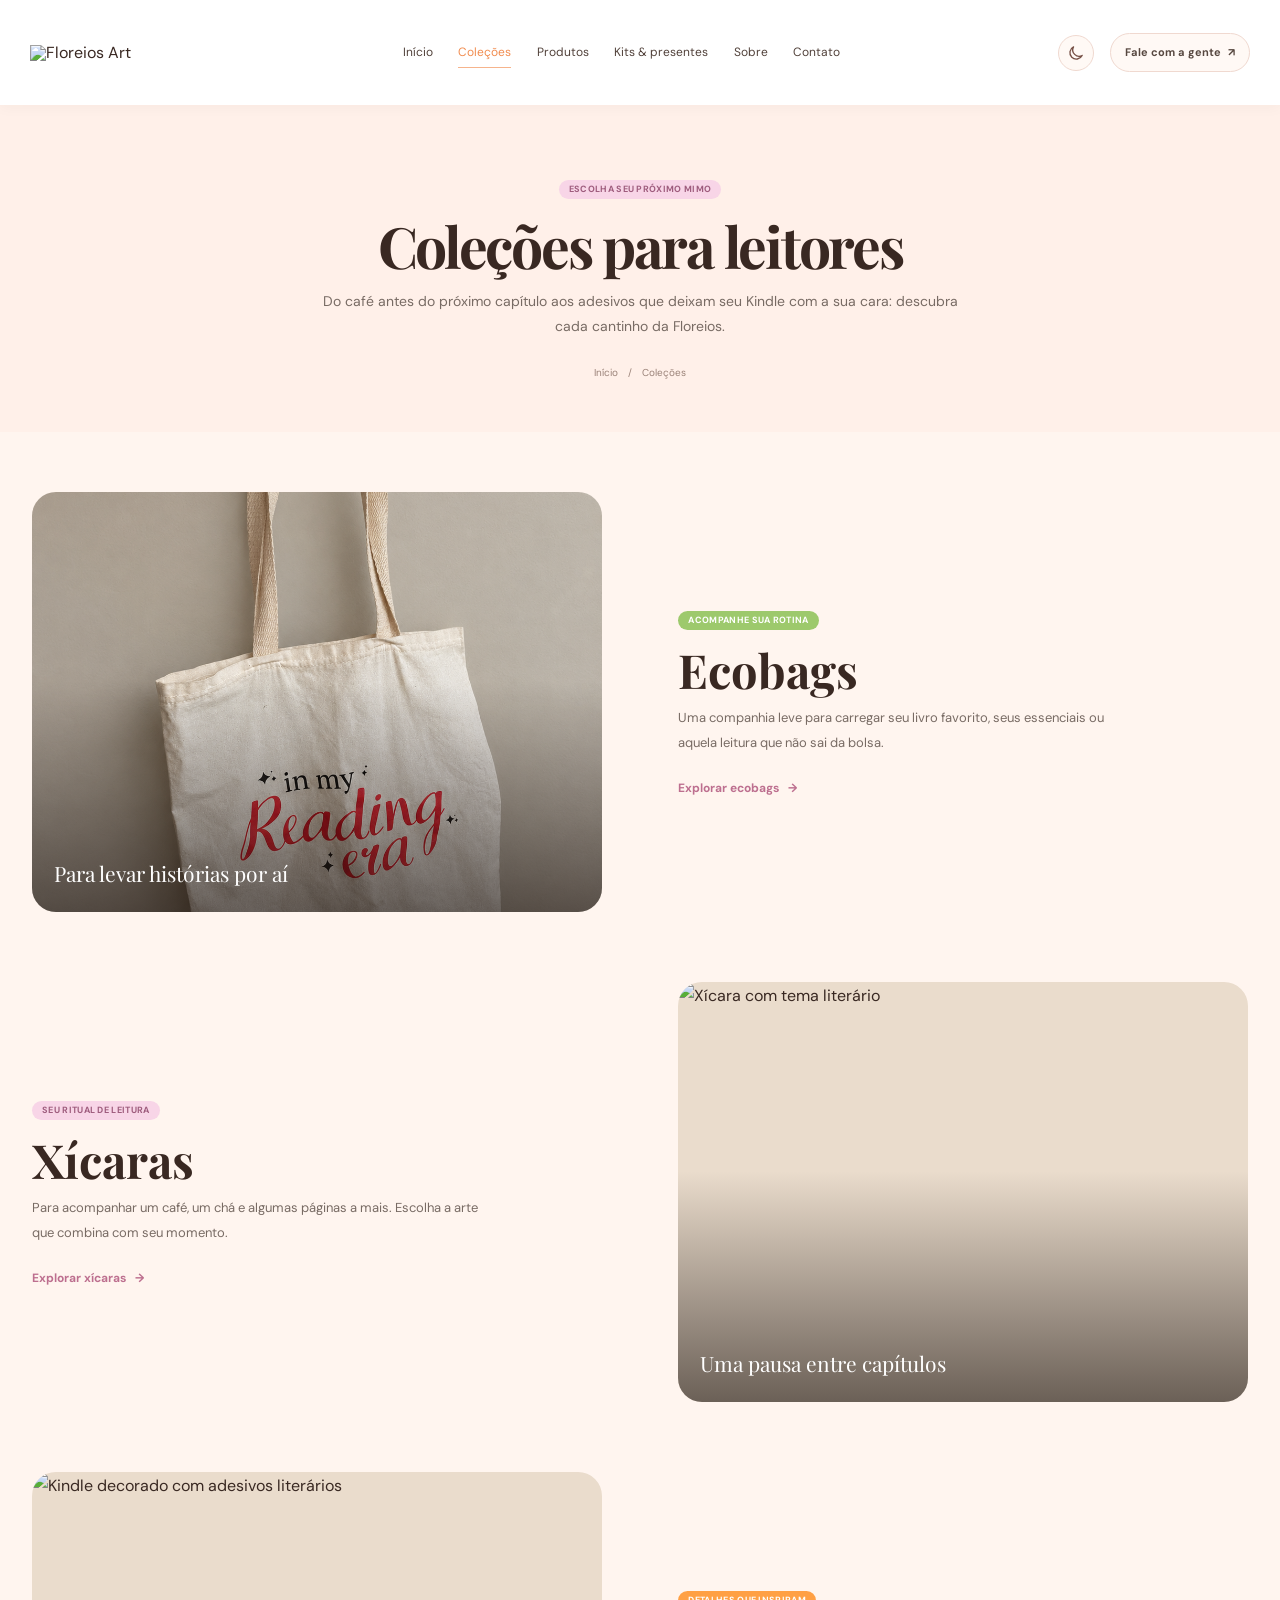
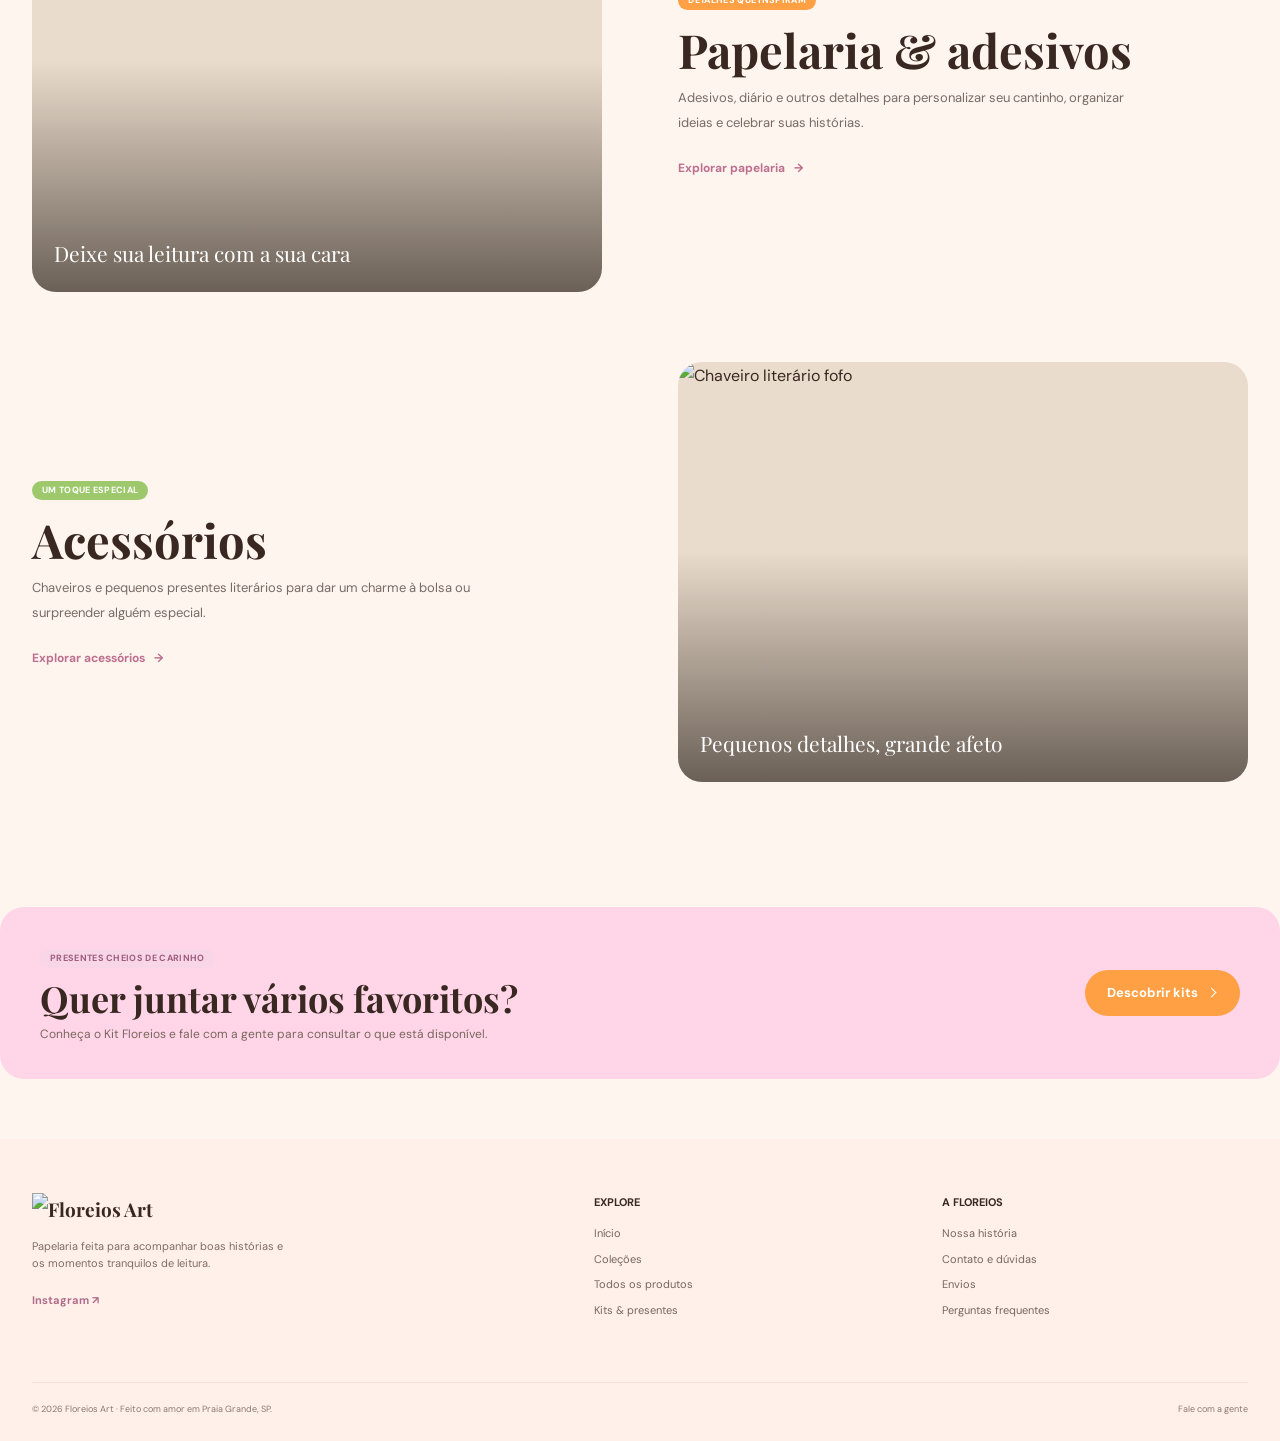
==== commit 9c5dff99: "Tema escuro" ====
--- a/colecoes.html
+++ b/colecoes.html
@@ -15,6 +15,7 @@
     href="https://fonts.googleapis.com/css2?family=DM+Sans:wght@400;500;600;700&family=Playfair+Display:wght@500;600;700&display=swap"
     rel="stylesheet">
   <link rel="stylesheet" href="style.css">
+  <script src="tema.js" defer></script>
 </head>
 
 <body data-page="colecoes">
@@ -102,4 +103,4 @@
   </footer>
 </body>
 
-</html>+</html>
--- a/style.css
+++ b/style.css
@@ -1565,6 +1565,139 @@
 .faq-list details[open] summary::after { content: "−"; }
 .faq-list details p { max-width: 760px; margin: 0; padding: 0 32px 18px 0; color: #786b64; font-size: 12px; line-height: 1.8; }
 
+/* Alternância entre os temas claro e escuro */
+.theme-toggle {
+  display: inline-flex;
+  width: 36px;
+  height: 36px;
+  flex: 0 0 36px;
+  align-items: center;
+  justify-content: center;
+  padding: 0;
+  border: 1px solid #f0d9d0;
+  border-radius: 50%;
+  color: #775147;
+  background: #fff9f5;
+  cursor: pointer;
+  transition: color .2s ease, background .2s ease, border-color .2s ease, transform .2s ease;
+}
+.theme-toggle:hover { transform: translateY(-1px); border-color: #f3b5ce; background: #fff0f6; }
+.theme-toggle:focus-visible { outline: 2px solid #bd6f8f; outline-offset: 3px; }
+.theme-toggle svg { width: 18px; height: 18px; fill: none; stroke: currentColor; stroke-linecap: round; stroke-linejoin: round; stroke-width: 1.8; }
+.theme-toggle__sun { display: none; }
+
+body.tema-escuro {
+  --ink: #f6e9e3;
+  --muted: #c7b5ae;
+  --paper: #211b1b;
+  --cream: #302526;
+  --pink: #402d38;
+  --pink-deep: #d581ad;
+  --orange: #b96d35;
+  --green: #668b4c;
+  --white: #2b2323;
+  color-scheme: dark;
+}
+body.tema-escuro .theme-toggle { border-color: #66504a; color: #f1c779; background: #3b302f; }
+body.tema-escuro .theme-toggle:hover { border-color: #d58cac; background: #49333e; }
+body.tema-escuro .theme-toggle__moon { display: none; }
+body.tema-escuro .theme-toggle__sun { display: block; }
+body.tema-escuro .site-header,
+body.tema-escuro .product-card,
+body.tema-escuro .quote-card,
+body.tema-escuro .gift-grid article,
+body.tema-escuro .value-grid article,
+body.tema-escuro .catalog-search,
+body.tema-escuro .filter-label,
+body.tema-escuro .empty-state,
+body.tema-escuro .steps-grid article,
+body.tema-escuro .button-white,
+body.tema-escuro .newsletter input,
+body.tema-escuro .social-links a,
+body.tema-escuro .benefit-icon,
+body.tema-escuro .slider-arrows span { background-color: var(--white); }
+body.tema-escuro .home-collections,
+body.tema-escuro .page-intro,
+body.tema-escuro .collections,
+body.tema-escuro .testimonials,
+body.tema-escuro .gift-guide,
+body.tema-escuro .values-section,
+body.tema-escuro .faq-section { background-color: var(--cream); }
+body.tema-escuro .benefits,
+body.tema-escuro .home-favorites,
+body.tema-escuro .special-box,
+body.tema-escuro .newsletter,
+body.tema-escuro .catalog-help,
+body.tema-escuro .collection-bottom,
+body.tema-escuro .contact-note { background-color: var(--pink); }
+body.tema-escuro .home-story,
+body.tema-escuro .contact-card,
+body.tema-escuro .empty-state { background-color: #302727; }
+body.tema-escuro .site-footer { background-color: #2a2222; }
+body.tema-escuro .main-nav { background: transparent; }
+body.tema-escuro .main-nav a,
+body.tema-escuro .header-actions a,
+body.tema-escuro .header-contact,
+body.tema-escuro .button-outline,
+body.tema-escuro .faq-list summary,
+body.tema-escuro .kit-includes li,
+body.tema-escuro .social-links a { color: var(--ink); }
+body.tema-escuro .main-nav a:hover,
+body.tema-escuro .main-nav a.active { color: var(--orange); }
+body.tema-escuro .header-contact,
+body.tema-escuro .button-outline,
+body.tema-escuro .catalog-search,
+body.tema-escuro .filter-label,
+body.tema-escuro .gift-grid article,
+body.tema-escuro .value-grid article,
+body.tema-escuro .newsletter input,
+body.tema-escuro .faq-list details,
+body.tema-escuro .product-bottom,
+body.tema-escuro .footer-bottom { border-color: #50403d; }
+body.tema-escuro .header-contact { background: #382c2a; }
+body.tema-escuro .header-contact:hover { border-color: #8d5b70; background: #49333e; }
+body.tema-escuro .hero-copy > p,
+body.tema-escuro .hero-notes,
+body.tema-escuro .benefit small,
+body.tema-escuro .special-copy p,
+body.tema-escuro .about-copy > p,
+body.tema-escuro .about-stats span,
+body.tema-escuro .quote-card > p,
+body.tema-escuro .newsletter p,
+body.tema-escuro .newsletter > small,
+body.tema-escuro .footer-brand p,
+body.tema-escuro .footer-column a,
+body.tema-escuro .footer-bottom,
+body.tema-escuro .page-intro > p,
+body.tema-escuro .catalog-topline p,
+body.tema-escuro .catalog-note,
+body.tema-escuro .catalog-help p,
+body.tema-escuro .collection-bottom p,
+body.tema-escuro .collection-feature-copy p,
+body.tema-escuro .kit-detail-copy > p,
+body.tema-escuro .kit-detail-copy .muted-copy,
+body.tema-escuro .gift-grid p,
+body.tema-escuro .value-grid p,
+body.tema-escuro .story-page-copy p,
+body.tema-escuro .contact-card-copy > p,
+body.tema-escuro .contact-card-copy > small,
+body.tema-escuro .contact-note p,
+body.tema-escuro .steps-grid p,
+body.tema-escuro .faq-list details p { color: var(--muted); }
+body.tema-escuro .catalog-topline p,
+body.tema-escuro .breadcrumbs,
+body.tema-escuro .catalog-search input::placeholder { color: var(--muted); }
+body.tema-escuro .catalog-search input,
+body.tema-escuro .filter-label select { color: var(--ink); }
+body.tema-escuro .product-meta { color: var(--muted); }
+body.tema-escuro .eyebrow.pink { color: #f0b7d0; background: #513746; }
+body.tema-escuro .eyebrow.plain { color: #d5b2c0; }
+body.tema-escuro .button-orange { background: var(--orange); }
+body.tema-escuro .catalog-grid .product-image { background: #342927; }
+body.tema-escuro .product-bottom { border-top-color: #50403d; }
+body.tema-escuro .faq-list summary { color: var(--ink); }
+body.tema-escuro .footer-column strong { color: var(--ink); }
+
 @media (max-width: 1050px) {
   .site-header { gap: 15px; padding-inline: 22px; }
   .brand { flex-basis: 125px; }
@@ -1577,7 +1710,7 @@
   .site-header { position: relative; min-height: 0; flex-wrap: wrap; justify-content: center; gap: 0; padding: 10px 0 0; }
   .brand { flex: 0 0 auto; min-height: 54px; }
   .brand-name { width: 140px; }
-  .header-actions { position: absolute; top: 18px; right: 15px; }
+  .header-actions { position: absolute; top: 18px; right: 15px; left: 15px; justify-content: space-between; gap: 8px; }
   .header-contact { padding: 7px 9px; font-size: 9px; }
   .main-nav { flex: 1 0 100%; justify-content: flex-start; gap: 22px; overflow-x: auto; padding: 0 18px; scrollbar-width: none; white-space: nowrap; font-size: 11px; }
   .main-nav::-webkit-scrollbar { display: none; }
